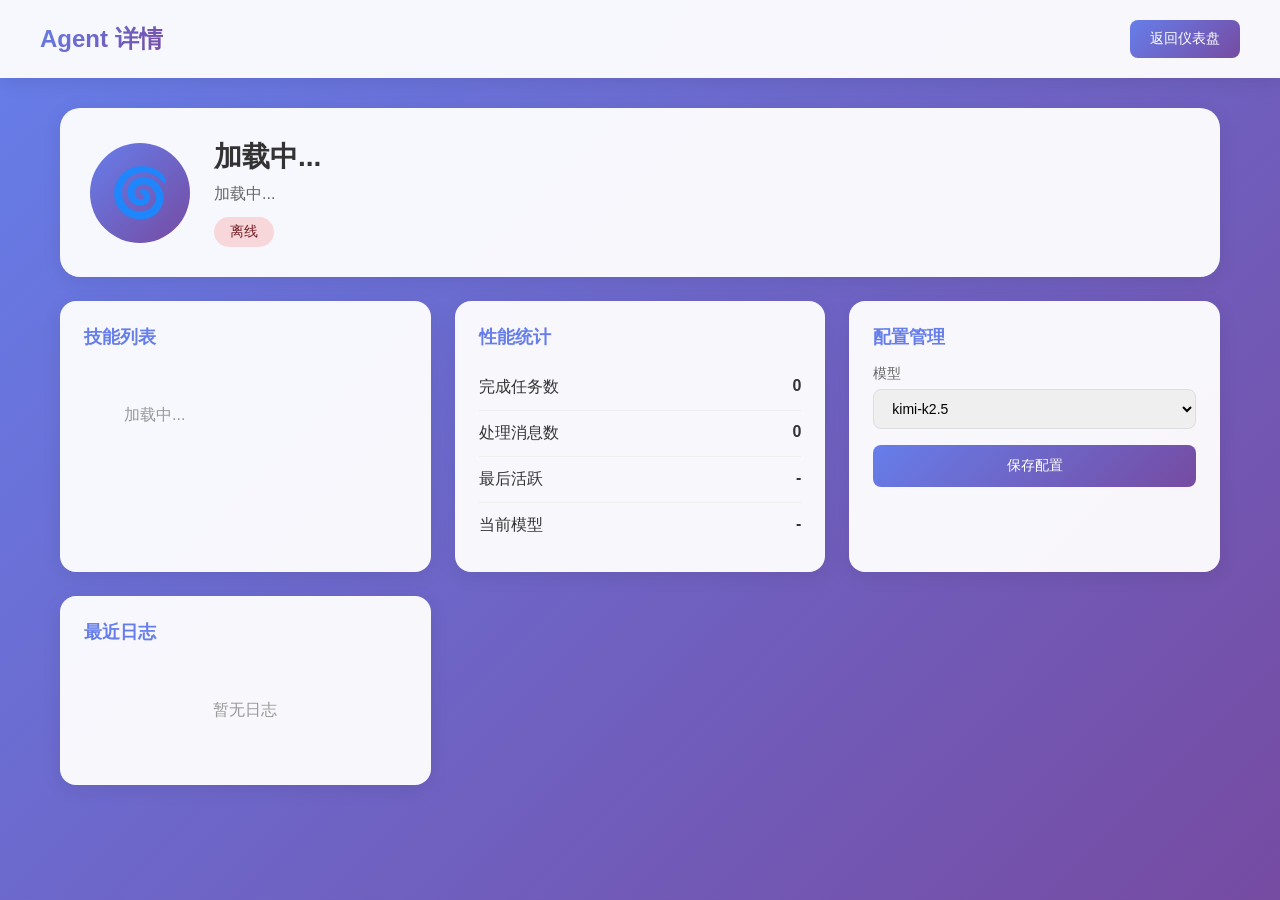
==== templates/agent_detail.html @ 1ffc05f5 "docs: 更新 task_board.md 标记 Issue #1 已完成" ====
<!DOCTYPE html>
<html lang="zh-CN">
<head>
    <meta charset="UTF-8">
    <meta name="viewport" content="width=device-width, initial-scale=1.0">
    <title>Agent 详情 - TangyuanAT</title>
    <style>
        * { margin: 0; padding: 0; box-sizing: border-box; }
        body {
            font-family: -apple-system, BlinkMacSystemFont, 'Segoe UI', Roboto, sans-serif;
            background: linear-gradient(135deg, #667eea 0%, #764ba2 100%);
            min-height: 100vh;
            color: #333;
        }
        .header {
            background: rgba(255,255,255,0.95);
            backdrop-filter: blur(10px);
            padding: 20px 40px;
            box-shadow: 0 2px 20px rgba(0,0,0,0.1);
            display: flex;
            justify-content: space-between;
            align-items: center;
        }
        .header h1 {
            font-size: 24px;
            background: linear-gradient(135deg, #667eea 0%, #764ba2 100%);
            -webkit-background-clip: text;
            -webkit-text-fill-color: transparent;
        }
        .back-btn {
            padding: 10px 20px;
            background: linear-gradient(135deg, #667eea 0%, #764ba2 100%);
            color: white;
            border: none;
            border-radius: 8px;
            cursor: pointer;
            text-decoration: none;
            font-size: 14px;
        }
        .container {
            max-width: 1200px;
            margin: 0 auto;
            padding: 30px 20px;
        }
        .agent-header {
            background: rgba(255,255,255,0.95);
            border-radius: 20px;
            padding: 30px;
            margin-bottom: 24px;
            display: flex;
            align-items: center;
            gap: 24px;
            box-shadow: 0 4px 20px rgba(0,0,0,0.08);
        }
        .agent-avatar {
            width: 100px;
            height: 100px;
            border-radius: 50%;
            background: linear-gradient(135deg, #667eea 0%, #764ba2 100%);
            display: flex;
            align-items: center;
            justify-content: center;
            font-size: 48px;
        }
        .agent-info h2 { font-size: 28px; margin-bottom: 8px; }
        .agent-info p { color: #666; margin-bottom: 12px; }
        .status-badge {
            display: inline-block;
            padding: 6px 16px;
            border-radius: 20px;
            font-size: 14px;
            font-weight: 500;
        }
        .status-online { background: #d4edda; color: #155724; }
        .status-offline { background: #f8d7da; color: #721c24; }
        .status-busy { background: #fff3cd; color: #856404; }
        .grid {
            display: grid;
            grid-template-columns: repeat(auto-fit, minmax(350px, 1fr));
            gap: 24px;
        }
        .card {
            background: rgba(255,255,255,0.95);
            border-radius: 16px;
            padding: 24px;
            box-shadow: 0 4px 20px rgba(0,0,0,0.08);
        }
        .card h3 {
            font-size: 18px;
            margin-bottom: 16px;
            color: #667eea;
        }
        .skill-list {
            display: flex;
            flex-wrap: wrap;
            gap: 8px;
        }
        .skill-tag {
            padding: 6px 12px;
            background: #f0f0f0;
            border-radius: 16px;
            font-size: 13px;
        }
        .stat-row {
            display: flex;
            justify-content: space-between;
            padding: 12px 0;
            border-bottom: 1px solid #eee;
        }
        .stat-row:last-child { border-bottom: none; }
        .config-form {
            display: flex;
            flex-direction: column;
            gap: 16px;
        }
        .form-group {
            display: flex;
            flex-direction: column;
            gap: 6px;
        }
        .form-group label { font-size: 14px; color: #666; }
        .form-group input,
        .form-group select,
        .form-group textarea {
            padding: 10px 14px;
            border: 1px solid #ddd;
            border-radius: 8px;
            font-size: 14px;
        }
        .btn-primary {
            padding: 12px 24px;
            background: linear-gradient(135deg, #667eea 0%, #764ba2 100%);
            color: white;
            border: none;
            border-radius: 8px;
            cursor: pointer;
            font-size: 14px;
        }
        .log-list { max-height: 300px; overflow-y: auto; }
        .log-item { padding: 12px; border-bottom: 1px solid #eee; }
        .log-time { font-size: 12px; color: #999; }
        .empty-state { text-align: center; padding: 40px; color: #999; }
    </style>
</head>
<body>
    <div class="header">
        <h1>Agent 详情</h1>
        <a href="/" class="back-btn">返回仪表盘</a>
    </div>
    <div class="container">
        <div class="agent-header">
            <div class="agent-avatar" id="avatar">🌀</div>
            <div class="agent-info">
                <h2 id="name">加载中...</h2>
                <p id="role">加载中...</p>
                <span class="status-badge status-offline" id="status">离线</span>
            </div>
        </div>
        <div class="grid">
            <div class="card">
                <h3>技能列表</h3>
                <div class="skill-list" id="skills"><div class="empty-state">加载中...</div></div>
            </div>
            <div class="card">
                <h3>性能统计</h3>
                <div class="stat-row"><span>完成任务数</span><strong id="tasks">0</strong></div>
                <div class="stat-row"><span>处理消息数</span><strong id="messages">0</strong></div>
                <div class="stat-row"><span>最后活跃</span><strong id="lastActive">-</strong></div>
                <div class="stat-row"><span>当前模型</span><strong id="model">-</strong></div>
            </div>
            <div class="card">
                <h3>配置管理</h3>
                <form class="config-form" id="configForm">
                    <div class="form-group">
                        <label>模型</label>
                        <select id="modelSelect">
                            <option value="kimi-k2.5">kimi-k2.5</option>
                            <option value="glm-5">glm-5</option>
                        </select>
                    </div>
                    <button type="submit" class="btn-primary">保存配置</button>
                </form>
            </div>
            <div class="card">
                <h3>最近日志</h3>
                <div class="log-list" id="logs"><div class="empty-state">暂无日志</div></div>
            </div>
        </div>
    </div>
    <script>
        const agentId = new URLSearchParams(window.location.search).get('id') || 'xilian';
        async function loadAgent() {
            const res = await fetch(`/api/agents/${agentId}`);
            const data = await res.json();
            if (data.success) {
                const a = data.data;
                document.getElementById('name').textContent = a.name;
                document.getElementById('role').textContent = a.role;
                document.getElementById('avatar').textContent = a.emoji || '🌀';
                document.getElementById('status').textContent = a.status === 'online' ? '在线' : '离线';
                document.getElementById('status').className = `status-badge status-${a.status}`;
                document.getElementById('tasks').textContent = a.tasks_completed || 0;
                document.getElementById('messages').textContent = a.messages_processed || 0;
                document.getElementById('lastActive').textContent = a.last_active ? new Date(a.last_active).toLocaleString() : '-';
                document.getElementById('model').textContent = a.model || '-';
                if (a.skills && a.skills.length > 0) {
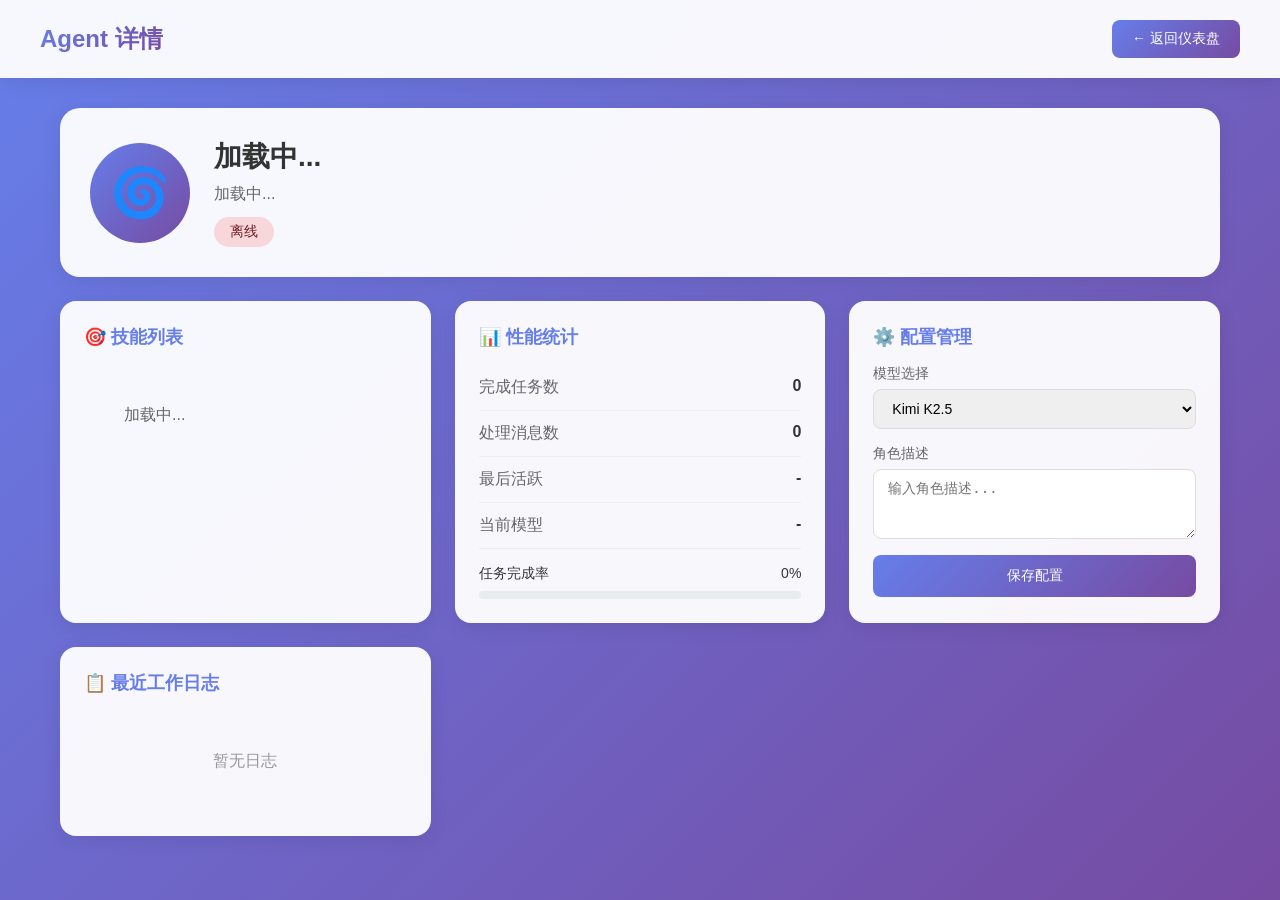
==== commit 99d61b6c: "feat: 添加对话历史页面和统计图表功能 (Issue #2, #3, #4) - Issue #2: 对话历史前端页面   - 新增 static/js/chat_history.js 模块   " ====
--- a/templates/agent_detail.html
+++ b/templates/agent_detail.html
@@ -89,6 +89,9 @@
             font-size: 18px;
             margin-bottom: 16px;
             color: #667eea;
+            display: flex;
+            align-items: center;
+            gap: 8px;
         }
         .skill-list {
             display: flex;
@@ -97,9 +100,10 @@
         }
         .skill-tag {
             padding: 6px 12px;
-            background: #f0f0f0;
+            background: linear-gradient(135deg, #667eea22 0%, #764ba222 100%);
             border-radius: 16px;
             font-size: 13px;
+            color: #667eea;
         }
         .stat-row {
             display: flex;
@@ -108,6 +112,8 @@
             border-bottom: 1px solid #eee;
         }
         .stat-row:last-child { border-bottom: none; }
+        .stat-label { color: #666; }
+        .stat-value { font-weight: 600; }
         .config-form {
             display: flex;
             flex-direction: column;
@@ -126,6 +132,13 @@
             border: 1px solid #ddd;
             border-radius: 8px;
             font-size: 14px;
+            transition: border-color 0.3s;
+        }
+        .form-group input:focus,
+        .form-group select:focus,
+        .form-group textarea:focus {
+            outline: none;
+            border-color: #667eea;
         }
         .btn-primary {
             padding: 12px 24px;
@@ -135,17 +148,88 @@
             border-radius: 8px;
             cursor: pointer;
             font-size: 14px;
-        }
+            transition: opacity 0.3s;
+        }
+        .btn-primary:hover { opacity: 0.9; }
         .log-list { max-height: 300px; overflow-y: auto; }
-        .log-item { padding: 12px; border-bottom: 1px solid #eee; }
+        .log-item { 
+            padding: 12px; 
+            border-bottom: 1px solid #eee;
+            transition: background 0.2s;
+        }
+        .log-item:hover { background: #f8f9fa; }
         .log-time { font-size: 12px; color: #999; }
+        .log-action { font-size: 14px; margin-top: 4px; }
         .empty-state { text-align: center; padding: 40px; color: #999; }
+        .loading { text-align: center; padding: 40px; color: #666; }
+        
+        /* 进度条 */
+        .progress-section {
+            margin-top: 16px;
+        }
+        .progress-label {
+            display: flex;
+            justify-content: space-between;
+            margin-bottom: 8px;
+            font-size: 14px;
+        }
+        .progress-bar {
+            height: 8px;
+            background: #e9ecef;
+            border-radius: 4px;
+            overflow: hidden;
+        }
+        .progress-fill {
+            height: 100%;
+            background: linear-gradient(90deg, #667eea, #764ba2);
+            border-radius: 4px;
+            transition: width 0.3s;
+        }
+        
+        /* 任务列表 */
+        .task-list {
+            max-height: 200px;
+            overflow-y: auto;
+        }
+        .task-item {
+            display: flex;
+            align-items: center;
+            gap: 12px;
+            padding: 10px 0;
+            border-bottom: 1px solid #eee;
+        }
+        .task-item:last-child { border-bottom: none; }
+        .task-status {
+            width: 8px;
+            height: 8px;
+            border-radius: 50%;
+        }
+        .task-status.completed { background: #28a745; }
+        .task-status.pending { background: #ffc107; }
+        .task-status.failed { background: #dc3545; }
+        .task-name { flex: 1; font-size: 14px; }
+        
+        /* 保存成功提示 */
+        .toast {
+            position: fixed;
+            bottom: 20px;
+            left: 50%;
+            transform: translateX(-50%);
+            background: #28a745;
+            color: white;
+            padding: 12px 24px;
+            border-radius: 8px;
+            box-shadow: 0 4px 20px rgba(0,0,0,0.2);
+            opacity: 0;
+            transition: opacity 0.3s;
+        }
+        .toast.show { opacity: 1; }
     </style>
 </head>
 <body>
     <div class="header">
         <h1>Agent 详情</h1>
-        <a href="/" class="back-btn">返回仪表盘</a>
+        <a href="/" class="back-btn">← 返回仪表盘</a>
     </div>
     <div class="container">
         <div class="agent-header">
@@ -158,49 +242,184 @@
         </div>
         <div class="grid">
             <div class="card">
-                <h3>技能列表</h3>
-                <div class="skill-list" id="skills"><div class="empty-state">加载中...</div></div>
+                <h3>🎯 技能列表</h3>
+                <div class="skill-list" id="skills">
+                    <div class="loading">加载中...</div>
+                </div>
             </div>
             <div class="card">
-                <h3>性能统计</h3>
-                <div class="stat-row"><span>完成任务数</span><strong id="tasks">0</strong></div>
-                <div class="stat-row"><span>处理消息数</span><strong id="messages">0</strong></div>
-                <div class="stat-row"><span>最后活跃</span><strong id="lastActive">-</strong></div>
-                <div class="stat-row"><span>当前模型</span><strong id="model">-</strong></div>
+                <h3>📊 性能统计</h3>
+                <div class="stat-row">
+                    <span class="stat-label">完成任务数</span>
+                    <span class="stat-value" id="tasks">0</span>
+                </div>
+                <div class="stat-row">
+                    <span class="stat-label">处理消息数</span>
+                    <span class="stat-value" id="messages">0</span>
+                </div>
+                <div class="stat-row">
+                    <span class="stat-label">最后活跃</span>
+                    <span class="stat-value" id="lastActive">-</span>
+                </div>
+                <div class="stat-row">
+                    <span class="stat-label">当前模型</span>
+                    <span class="stat-value" id="model">-</span>
+                </div>
+                <div class="progress-section">
+                    <div class="progress-label">
+                        <span>任务完成率</span>
+                        <span id="completion-rate">0%</span>
+                    </div>
+                    <div class="progress-bar">
+                        <div class="progress-fill" id="progress-fill" style="width: 0%"></div>
+                    </div>
+                </div>
             </div>
             <div class="card">
-                <h3>配置管理</h3>
+                <h3>⚙️ 配置管理</h3>
                 <form class="config-form" id="configForm">
                     <div class="form-group">
-                        <label>模型</label>
+                        <label>模型选择</label>
                         <select id="modelSelect">
-                            <option value="kimi-k2.5">kimi-k2.5</option>
-                            <option value="glm-5">glm-5</option>
+                            <option value="kimi-k2.5">Kimi K2.5</option>
+                            <option value="glm-5">GLM-5</option>
+                            <option value="gpt-4">GPT-4</option>
+                            <option value="claude-3">Claude 3</option>
                         </select>
+                    </div>
+                    <div class="form-group">
+                        <label>角色描述</label>
+                        <textarea id="characterInput" rows="3" placeholder="输入角色描述..."></textarea>
                     </div>
                     <button type="submit" class="btn-primary">保存配置</button>
                 </form>
             </div>
             <div class="card">
-                <h3>最近日志</h3>
-                <div class="log-list" id="logs"><div class="empty-state">暂无日志</div></div>
+                <h3>📋 最近工作日志</h3>
+                <div class="log-list" id="logs">
+                    <div class="empty-state">暂无日志</div>
+                </div>
             </div>
         </div>
     </div>
+    
+    <div class="toast" id="toast">保存成功!</div>
+    
     <script>
         const agentId = new URLSearchParams(window.location.search).get('id') || 'xilian';
+        
+        // 加载 Agent 数据
         async function loadAgent() {
-            const res = await fetch(`/api/agents/${agentId}`);
-            const data = await res.json();
-            if (data.success) {
-                const a = data.data;
-                document.getElementById('name').textContent = a.name;
-                document.getElementById('role').textContent = a.role;
-                document.getElementById('avatar').textContent = a.emoji || '🌀';
-                document.getElementById('status').textContent = a.status === 'online' ? '在线' : '离线';
-                document.getElementById('status').className = `status-badge status-${a.status}`;
-                document.getElementById('tasks').textContent = a.tasks_completed || 0;
-                document.getElementById('messages').textContent = a.messages_processed || 0;
-                document.getElementById('lastActive').textContent = a.last_active ? new Date(a.last_active).toLocaleString() : '-';
-                document.getElementById('model').textContent = a.model || '-';
-                if (a.skills && a.skills.length > 0) {
+            try {
+                const res = await fetch(`/api/agents/${agentId}`);
+                const data = await res.json();
+                
+                if (data.success) {
+                    const agent = data.data;
+                    
+                    // 更新基本信息
+                    document.getElementById('name').textContent = agent.name;
+                    document.getElementById('role').textContent = agent.role;
+                    document.getElementById('avatar').textContent = agent.emoji || '🌀';
+                    
+                    // 更新状态
+                    const statusEl = document.getElementById('status');
+                    statusEl.textContent = agent.status === 'online' ? '在线' : agent.status === 'busy' ? '忙碌' : '离线';
+                    statusEl.className = `status-badge status-${agent.status}`;
+                    
+                    // 更新统计
+                    document.getElementById('tasks').textContent = agent.tasks_completed || 0;
+                    document.getElementById('messages').textContent = agent.messages_processed || 0;
+                    document.getElementById('lastActive').textContent = agent.last_active 
+                        ? new Date(agent.last_active).toLocaleString('zh-CN') 
+                        : '-';
+                    document.getElementById('model').textContent = agent.model || '-';
+                    
+                    // 更新进度
+                    const rate = agent.tasks_completed > 0 
+                        ? Math.min(100, Math.round((agent.tasks_completed / 50) * 100)) 
+                        : 0;
+                    document.getElementById('completion-rate').textContent = rate + '%';
+                    document.getElementById('progress-fill').style.width = rate + '%';
+                    
+                    // 更新技能列表
+                    const skillsEl = document.getElementById('skills');
+                    if (agent.skills && agent.skills.length > 0) {
+                        skillsEl.innerHTML = agent.skills
+                            .map(skill => `<span class="skill-tag">${skill}</span>`)
+                            .join('');
+                    } else {
+                        skillsEl.innerHTML = '<div class="empty-state">暂无技能</div>';
+                    }
+                    
+                    // 更新配置表单
+                    document.getElementById('modelSelect').value = agent.model || 'kimi-k2.5';
+                    document.getElementById('characterInput').value = agent.character || '';
+                }
+            } catch (error) {
+                console.error('Failed to load agent:', error);
+            }
+        }
+        
+        // 加载日志
+        async function loadLogs() {
+            try {
+                const res = await fetch(`/api/logs?agent_id=${agentId}&per_page=20`);
+                const data = await res.json();
+                
+                if (data.success && data.data.length > 0) {
+                    const logsEl = document.getElementById('logs');
+                    logsEl.innerHTML = data.data.map(log => `
+                        <div class="log-item">
+                            <div class="log-time">${new Date(log.timestamp).toLocaleString('zh-CN')}</div>
+                            <div class="log-action">${log.action}</div>
+                        </div>
+                    `).join('');
+                }
+            } catch (error) {
+                console.error('Failed to load logs:', error);
+            }
+        }
+        
+        // 保存配置
+        document.getElementById('configForm').addEventListener('submit', async (e) => {
+            e.preventDefault();
+            
+            const model = document.getElementById('modelSelect').value;
+            const character = document.getElementById('characterInput').value;
+            
+            try {
+                const res = await fetch(`/api/agents/${agentId}`, {
+                    method: 'PUT',
+                    headers: { 'Content-Type': 'application/json' },
+                    body: JSON.stringify({ model, character })
+                });
+                
+                const data = await res.json();
+                
+                if (data.success) {
+                    showToast('保存成功!');
+                } else {
+                    showToast('保存失败: ' + data.error);
+                }
+            } catch (error) {
+                showToast('保存失败');
+            }
+        });
+        
+        // 显示提示
+        function showToast(message) {
+            const toast = document.getElementById('toast');
+            toast.textContent = message;
+            toast.classList.add('show');
+            setTimeout(() => toast.classList.remove('show'), 2000);
+        }
+        
+        // 初始化
+        document.addEventListener('DOMContentLoaded', () => {
+            loadAgent();
+            loadLogs();
+        });
+    </script>
+</body>
+</html>
